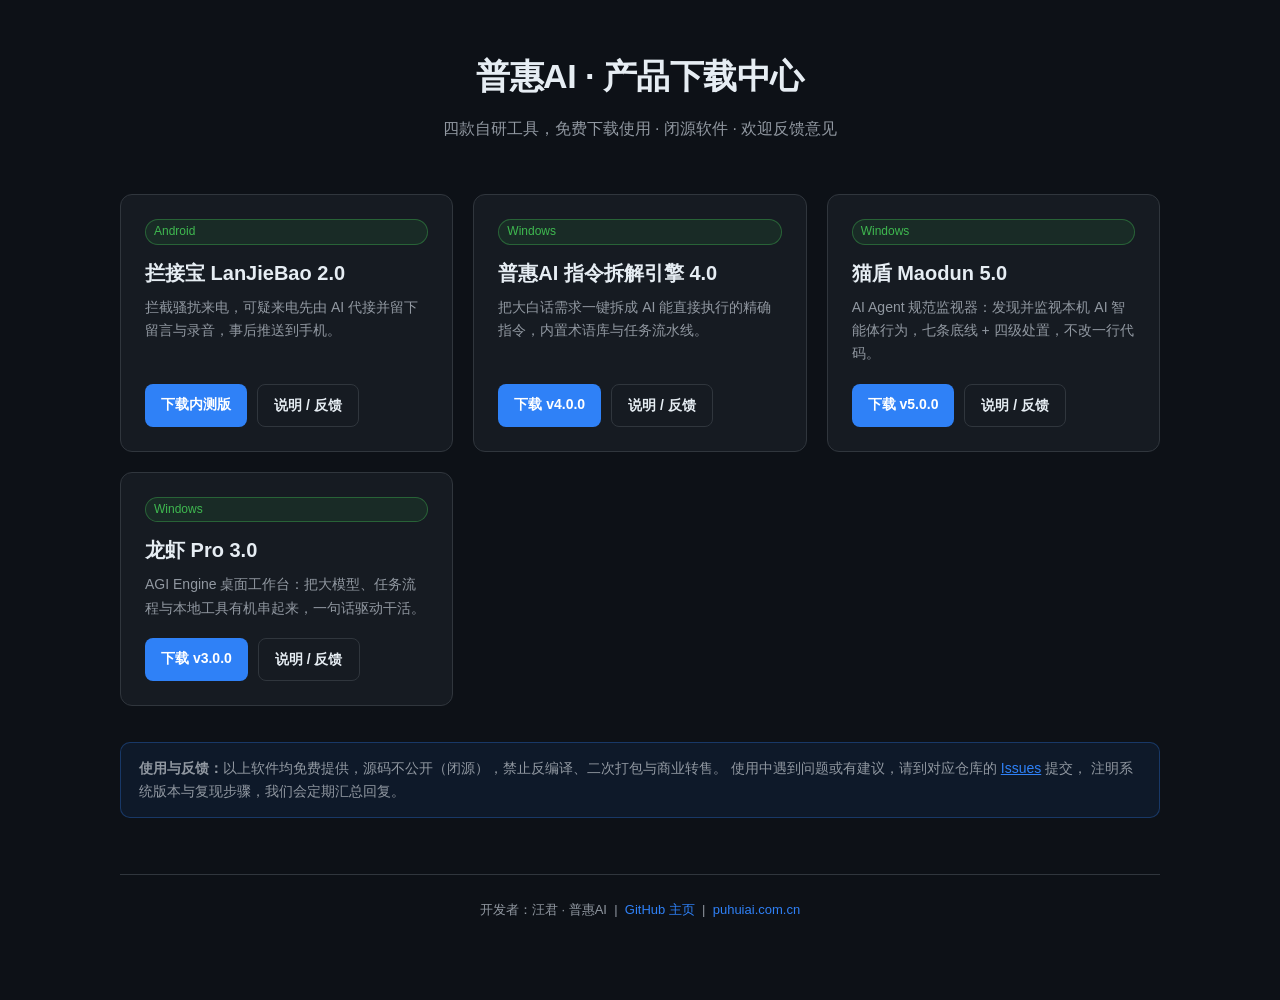
==== index.html @ 56181639 "docs: index.html" ====
<!DOCTYPE html>
<html lang="zh-CN">
<head>
<meta charset="UTF-8">
<meta name="viewport" content="width=device-width, initial-scale=1.0">
<title>普惠AI · 产品下载中心</title>
<style>
  :root{
    --bg:#0d1117; --card:#161b22; --border:#30363d; --text:#e6edf3;
    --muted:#9198a1; --accent:#2f81f7; --accent2:#3fb950;
  }
  *{box-sizing:border-box;margin:0;padding:0}
  body{background:var(--bg);color:var(--text);font-family:-apple-system,"Segoe UI","PingFang SC","Microsoft YaHei",sans-serif;line-height:1.65}
  .wrap{max-width:1080px;margin:0 auto;padding:48px 20px 80px}
  header{text-align:center;margin-bottom:52px}
  h1{font-size:34px;letter-spacing:-.5px;margin-bottom:12px}
  .lead{color:var(--muted);font-size:16px}
  .grid{display:grid;grid-template-columns:repeat(auto-fit,minmax(300px,1fr));gap:20px}
  .card{background:var(--card);border:1px solid var(--border);border-radius:12px;padding:24px;display:flex;flex-direction:column;transition:.2s}
  .card:hover{border-color:var(--accent);transform:translateY(-2px)}
  .card h2{font-size:20px;margin-bottom:6px}
  .tag{display:inline-block;font-size:12px;color:var(--accent2);border:1px solid rgba(63,185,80,.4);background:rgba(63,185,80,.1);padding:2px 8px;border-radius:20px;margin-bottom:12px}
  .desc{color:var(--muted);font-size:14px;flex:1;margin-bottom:18px}
  .actions{display:flex;gap:10px;flex-wrap:wrap}
  .btn{display:inline-block;padding:9px 16px;border-radius:8px;text-decoration:none;font-size:14px;font-weight:600;transition:.15s}
  .btn-primary{background:var(--accent);color:#fff}
  .btn-primary:hover{background:#1f6feb}
  .btn-ghost{border:1px solid var(--border);color:var(--text)}
  .btn-ghost:hover{border-color:var(--muted)}
  footer{margin-top:56px;text-align:center;color:var(--muted);font-size:13px;border-top:1px solid var(--border);padding-top:24px}
  footer a{color:var(--accent);text-decoration:none}
  .note{background:rgba(47,129,247,.08);border:1px solid rgba(47,129,247,.3);border-radius:10px;padding:14px 18px;font-size:14px;color:var(--muted);margin-top:36px}
</style>
</head>
<body>
<div class="wrap">
  <header>
    <h1>普惠AI · 产品下载中心</h1>
    <p class="lead">四款自研工具，免费下载使用 · 闭源软件 · 欢迎反馈意见</p>
  </header>

  <div class="grid">
    <div class="card">
      <span class="tag">Android</span>
      <h2>拦接宝 LanJieBao 2.0</h2>
      <p class="desc">拦截骚扰来电，可疑来电先由 AI 代接并留下留言与录音，事后推送到手机。</p>
      <div class="actions">
        <a class="btn btn-primary" href="https://github.com/puhuiai/lanjiebao/releases/download/v2.0.0/LanJieBao-2.0.0-beta.apk">下载内测版</a>
        <a class="btn btn-ghost" href="https://github.com/puhuiai/lanjiebao">说明 / 反馈</a>
      </div>
    </div>

    <div class="card">
      <span class="tag">Windows</span>
      <h2>普惠AI 指令拆解引擎 4.0</h2>
      <p class="desc">把大白话需求一键拆成 AI 能直接执行的精确指令，内置术语库与任务流水线。</p>
      <div class="actions">
        <a class="btn btn-primary" href="https://github.com/puhuiai/puhuiai-fanrenge/releases/download/v4.0.0/Fanrenge_v4.0.0.exe">下载 v4.0.0</a>
        <a class="btn btn-ghost" href="https://github.com/puhuiai/puhuiai-fanrenge">说明 / 反馈</a>
      </div>
    </div>

    <div class="card">
      <span class="tag">Windows</span>
      <h2>猫盾 Maodun 5.0</h2>
      <p class="desc">AI Agent 规范监视器：发现并监视本机 AI 智能体行为，七条底线 + 四级处置，不改一行代码。</p>
      <div class="actions">
        <a class="btn btn-primary" href="https://github.com/puhuiai/maodun/releases/download/v5.0.0/Maodun5.0_Setup.exe">下载 v5.0.0</a>
        <a class="btn btn-ghost" href="https://github.com/puhuiai/maodun">说明 / 反馈</a>
      </div>
    </div>

    <div class="card">
      <span class="tag">Windows</span>
      <h2>龙虾 Pro 3.0</h2>
      <p class="desc">AGI Engine 桌面工作台：把大模型、任务流程与本地工具有机串起来，一句话驱动干活。</p>
      <div class="actions">
        <a class="btn btn-primary" href="https://github.com/puhuiai/lobsterpro3/releases/download/v3.0.0/LobsterPro3.0_Setup.exe">下载 v3.0.0</a>
        <a class="btn btn-ghost" href="https://github.com/puhuiai/lobsterpro3">说明 / 反馈</a>
      </div>
    </div>
  </div>

  <div class="note">
    <strong>使用与反馈：</strong>以上软件均免费提供，源码不公开（闭源），禁止反编译、二次打包与商业转售。
    使用中遇到问题或有建议，请到对应仓库的 <a href="https://github.com/puhuiai" style="color:var(--accent)">Issues</a> 提交，
    注明系统版本与复现步骤，我们会定期汇总回复。
  </div>

  <footer>
    开发者：汪君 · 普惠AI &nbsp;|&nbsp;
    <a href="https://github.com/puhuiai">GitHub 主页</a> &nbsp;|&nbsp;
    <a href="https://puhuiai.com.cn">puhuiai.com.cn</a>
  </footer>
</div>
</body>
</html>
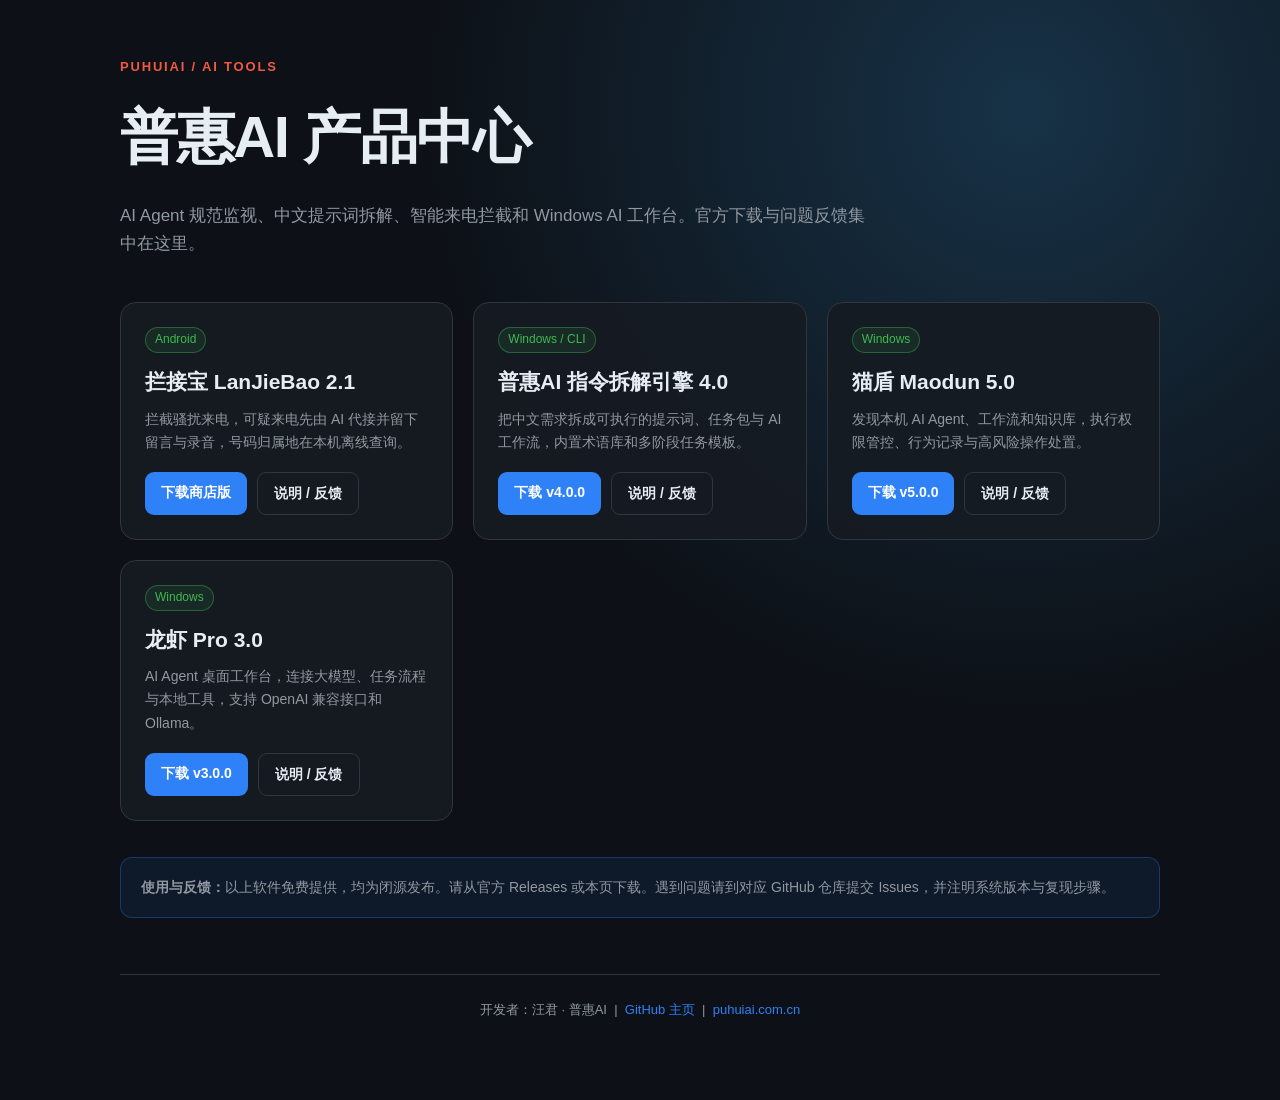
==== commit 6fae6e06: "Improve product SEO and download entry points" ====
--- a/index.html
+++ b/index.html
@@ -1,97 +1,61 @@
 <!DOCTYPE html>
 <html lang="zh-CN">
 <head>
-<meta charset="UTF-8">
-<meta name="viewport" content="width=device-width, initial-scale=1.0">
-<title>普惠AI · 产品下载中心</title>
-<style>
-  :root{
-    --bg:#0d1117; --card:#161b22; --border:#30363d; --text:#e6edf3;
-    --muted:#9198a1; --accent:#2f81f7; --accent2:#3fb950;
-  }
-  *{box-sizing:border-box;margin:0;padding:0}
-  body{background:var(--bg);color:var(--text);font-family:-apple-system,"Segoe UI","PingFang SC","Microsoft YaHei",sans-serif;line-height:1.65}
-  .wrap{max-width:1080px;margin:0 auto;padding:48px 20px 80px}
-  header{text-align:center;margin-bottom:52px}
-  h1{font-size:34px;letter-spacing:-.5px;margin-bottom:12px}
-  .lead{color:var(--muted);font-size:16px}
-  .grid{display:grid;grid-template-columns:repeat(auto-fit,minmax(300px,1fr));gap:20px}
-  .card{background:var(--card);border:1px solid var(--border);border-radius:12px;padding:24px;display:flex;flex-direction:column;transition:.2s}
-  .card:hover{border-color:var(--accent);transform:translateY(-2px)}
-  .card h2{font-size:20px;margin-bottom:6px}
-  .tag{display:inline-block;font-size:12px;color:var(--accent2);border:1px solid rgba(63,185,80,.4);background:rgba(63,185,80,.1);padding:2px 8px;border-radius:20px;margin-bottom:12px}
-  .desc{color:var(--muted);font-size:14px;flex:1;margin-bottom:18px}
-  .actions{display:flex;gap:10px;flex-wrap:wrap}
-  .btn{display:inline-block;padding:9px 16px;border-radius:8px;text-decoration:none;font-size:14px;font-weight:600;transition:.15s}
-  .btn-primary{background:var(--accent);color:#fff}
-  .btn-primary:hover{background:#1f6feb}
-  .btn-ghost{border:1px solid var(--border);color:var(--text)}
-  .btn-ghost:hover{border-color:var(--muted)}
-  footer{margin-top:56px;text-align:center;color:var(--muted);font-size:13px;border-top:1px solid var(--border);padding-top:24px}
-  footer a{color:var(--accent);text-decoration:none}
-  .note{background:rgba(47,129,247,.08);border:1px solid rgba(47,129,247,.3);border-radius:10px;padding:14px 18px;font-size:14px;color:var(--muted);margin-top:36px}
-</style>
+  <meta charset="UTF-8">
+  <meta name="viewport" content="width=device-width, initial-scale=1.0">
+  <title>普惠AI 产品中心 - AI Agent、提示词引擎与效率工具下载</title>
+  <meta name="description" content="普惠AI 产品中心提供猫盾 AI Agent 规范监视器、普惠AI 指令拆解引擎、拦接宝来电拦截助手和龙虾 Pro Windows AI 工作台的官方下载与反馈入口。">
+  <meta name="theme-color" content="#0d1117">
+  <meta property="og:type" content="website">
+  <meta property="og:title" content="普惠AI 产品中心">
+  <meta property="og:description" content="AI Agent、提示词引擎、来电拦截和 Windows 桌面工具的官方下载中心。">
+  <meta property="og:image" content="assets/social-preview.png">
+  <meta property="og:url" content="https://puhuiai.github.io/website/">
+  <link rel="canonical" href="https://puhuiai.github.io/website/">
+  <style>
+    :root{--bg:#0d1117;--card:#161b22;--border:#30363d;--text:#e6edf3;--muted:#9198a1;--accent:#2f81f7;--green:#3fb950;--coral:#f05a43}
+    *{box-sizing:border-box}body{margin:0;background:radial-gradient(circle at 80% 10%,#173247 0,var(--bg) 42%);color:var(--text);font-family:-apple-system,"Segoe UI","PingFang SC","Microsoft YaHei",sans-serif;line-height:1.65}
+    .wrap{max-width:1080px;margin:auto;padding:56px 20px 80px}header{margin-bottom:44px}h1{font-size:clamp(34px,6vw,58px);letter-spacing:-1.4px;margin:0 0 12px}.lead{color:var(--muted);font-size:17px;max-width:760px}.kicker{color:var(--coral);font-size:13px;font-weight:700;letter-spacing:.14em;margin-bottom:12px}
+    .grid{display:grid;grid-template-columns:repeat(auto-fit,minmax(300px,1fr));gap:20px}.card{scroll-margin-top:24px;background:rgba(22,27,34,.94);border:1px solid var(--border);border-radius:16px;padding:24px;display:flex;flex-direction:column;transition:.18s}.card:hover{border-color:var(--accent);transform:translateY(-3px)}.card h2{font-size:21px;margin:0 0 8px}.tag{display:inline-block;align-self:flex-start;font-size:12px;color:var(--green);border:1px solid rgba(63,185,80,.4);background:rgba(63,185,80,.1);padding:2px 9px;border-radius:999px;margin-bottom:12px}.desc{color:var(--muted);font-size:14px;flex:1;margin:0 0 18px}.actions{display:flex;gap:10px;flex-wrap:wrap}.btn{display:inline-block;padding:9px 16px;border-radius:9px;text-decoration:none;font-size:14px;font-weight:650}.primary{background:var(--accent);color:#fff}.primary:hover{background:#1f6feb}.ghost{border:1px solid var(--border);color:var(--text)}.ghost:hover{border-color:var(--muted)}
+    .note{margin-top:36px;padding:18px 20px;border:1px solid rgba(47,129,247,.3);background:rgba(47,129,247,.08);border-radius:12px;color:var(--muted);font-size:14px}.note a,footer a{color:var(--accent);text-decoration:none}footer{margin-top:56px;padding-top:24px;border-top:1px solid var(--border);color:var(--muted);font-size:13px;text-align:center}
+  </style>
+  <script type="application/ld+json">
+  {"@context":"https://schema.org","@type":"ItemList","name":"普惠AI 产品中心","url":"https://puhuiai.github.io/website/","itemListElement":[{"@type":"SoftwareApplication","name":"拦接宝","applicationCategory":"UtilitiesApplication","operatingSystem":"Android"},{"@type":"SoftwareApplication","name":"猫盾","applicationCategory":"SecurityApplication","operatingSystem":"Windows"},{"@type":"SoftwareApplication","name":"普惠AI 指令拆解引擎","applicationCategory":"DeveloperApplication","operatingSystem":"Windows"},{"@type":"SoftwareApplication","name":"龙虾 Pro","applicationCategory":"DeveloperApplication","operatingSystem":"Windows"}]}
+  </script>
 </head>
 <body>
-<div class="wrap">
-  <header>
-    <h1>普惠AI · 产品下载中心</h1>
-    <p class="lead">四款自研工具，免费下载使用 · 闭源软件 · 欢迎反馈意见</p>
-  </header>
+  <main class="wrap">
+    <header>
+      <div class="kicker">PUHUIAI / AI TOOLS</div>
+      <h1>普惠AI 产品中心</h1>
+      <p class="lead">AI Agent 规范监视、中文提示词拆解、智能来电拦截和 Windows AI 工作台。官方下载与问题反馈集中在这里。</p>
+    </header>
 
-  <div class="grid">
-    <div class="card">
-      <span class="tag">Android</span>
-      <h2>拦接宝 LanJieBao 2.0</h2>
-      <p class="desc">拦截骚扰来电，可疑来电先由 AI 代接并留下留言与录音，事后推送到手机。</p>
-      <div class="actions">
-        <a class="btn btn-primary" href="https://github.com/puhuiai/lanjiebao/releases/download/v2.0.0/LanJieBao-2.0.0-beta.apk">下载内测版</a>
-        <a class="btn btn-ghost" href="https://github.com/puhuiai/lanjiebao">说明 / 反馈</a>
-      </div>
-    </div>
+    <section class="grid">
+      <article class="card" id="lanjiebao">
+        <span class="tag">Android</span><h2>拦接宝 LanJieBao 2.1</h2>
+        <p class="desc">拦截骚扰来电，可疑来电先由 AI 代接并留下留言与录音，号码归属地在本机离线查询。</p>
+        <div class="actions"><a class="btn primary" href="https://github.com/puhuiai/lanjiebao/releases/download/v2.1.0/LanJieBao-2.1.0-store.apk">下载商店版</a><a class="btn ghost" href="https://github.com/puhuiai/lanjiebao">说明 / 反馈</a></div>
+      </article>
+      <article class="card" id="fanrenge">
+        <span class="tag">Windows / CLI</span><h2>普惠AI 指令拆解引擎 4.0</h2>
+        <p class="desc">把中文需求拆成可执行的提示词、任务包与 AI 工作流，内置术语库和多阶段任务模板。</p>
+        <div class="actions"><a class="btn primary" href="https://github.com/puhuiai/puhuiai-fanrenge/releases/download/v4.0.0/Fanrenge_v4.0.0.exe">下载 v4.0.0</a><a class="btn ghost" href="https://github.com/puhuiai/puhuiai-fanrenge">说明 / 反馈</a></div>
+      </article>
+      <article class="card" id="maodun">
+        <span class="tag">Windows</span><h2>猫盾 Maodun 5.0</h2>
+        <p class="desc">发现本机 AI Agent、工作流和知识库，执行权限管控、行为记录与高风险操作处置。</p>
+        <div class="actions"><a class="btn primary" href="https://github.com/puhuiai/maodun/releases/download/v5.0.0/Maodun5.0_Setup.exe">下载 v5.0.0</a><a class="btn ghost" href="https://github.com/puhuiai/maodun">说明 / 反馈</a></div>
+      </article>
+      <article class="card" id="lobsterpro">
+        <span class="tag">Windows</span><h2>龙虾 Pro 3.0</h2>
+        <p class="desc">AI Agent 桌面工作台，连接大模型、任务流程与本地工具，支持 OpenAI 兼容接口和 Ollama。</p>
+        <div class="actions"><a class="btn primary" href="https://github.com/puhuiai/lobsterpro3/releases/download/v3.0.0/LobsterPro3.0_Setup.exe">下载 v3.0.0</a><a class="btn ghost" href="https://github.com/puhuiai/lobsterpro3">说明 / 反馈</a></div>
+      </article>
+    </section>
 
-    <div class="card">
-      <span class="tag">Windows</span>
-      <h2>普惠AI 指令拆解引擎 4.0</h2>
-      <p class="desc">把大白话需求一键拆成 AI 能直接执行的精确指令，内置术语库与任务流水线。</p>
-      <div class="actions">
-        <a class="btn btn-primary" href="https://github.com/puhuiai/puhuiai-fanrenge/releases/download/v4.0.0/Fanrenge_v4.0.0.exe">下载 v4.0.0</a>
-        <a class="btn btn-ghost" href="https://github.com/puhuiai/puhuiai-fanrenge">说明 / 反馈</a>
-      </div>
-    </div>
-
-    <div class="card">
-      <span class="tag">Windows</span>
-      <h2>猫盾 Maodun 5.0</h2>
-      <p class="desc">AI Agent 规范监视器：发现并监视本机 AI 智能体行为，七条底线 + 四级处置，不改一行代码。</p>
-      <div class="actions">
-        <a class="btn btn-primary" href="https://github.com/puhuiai/maodun/releases/download/v5.0.0/Maodun5.0_Setup.exe">下载 v5.0.0</a>
-        <a class="btn btn-ghost" href="https://github.com/puhuiai/maodun">说明 / 反馈</a>
-      </div>
-    </div>
-
-    <div class="card">
-      <span class="tag">Windows</span>
-      <h2>龙虾 Pro 3.0</h2>
-      <p class="desc">AGI Engine 桌面工作台：把大模型、任务流程与本地工具有机串起来，一句话驱动干活。</p>
-      <div class="actions">
-        <a class="btn btn-primary" href="https://github.com/puhuiai/lobsterpro3/releases/download/v3.0.0/LobsterPro3.0_Setup.exe">下载 v3.0.0</a>
-        <a class="btn btn-ghost" href="https://github.com/puhuiai/lobsterpro3">说明 / 反馈</a>
-      </div>
-    </div>
-  </div>
-
-  <div class="note">
-    <strong>使用与反馈：</strong>以上软件均免费提供，源码不公开（闭源），禁止反编译、二次打包与商业转售。
-    使用中遇到问题或有建议，请到对应仓库的 <a href="https://github.com/puhuiai" style="color:var(--accent)">Issues</a> 提交，
-    注明系统版本与复现步骤，我们会定期汇总回复。
-  </div>
-
-  <footer>
-    开发者：汪君 · 普惠AI &nbsp;|&nbsp;
-    <a href="https://github.com/puhuiai">GitHub 主页</a> &nbsp;|&nbsp;
-    <a href="https://puhuiai.com.cn">puhuiai.com.cn</a>
-  </footer>
-</div>
+    <div class="note"><strong>使用与反馈：</strong>以上软件免费提供，均为闭源发布。请从官方 Releases 或本页下载。遇到问题请到对应 GitHub 仓库提交 Issues，并注明系统版本与复现步骤。</div>
+    <footer>开发者：汪君 · 普惠AI &nbsp;|&nbsp; <a href="https://github.com/puhuiai">GitHub 主页</a> &nbsp;|&nbsp; <a href="https://puhuiai.com.cn">puhuiai.com.cn</a></footer>
+  </main>
 </body>
 </html>
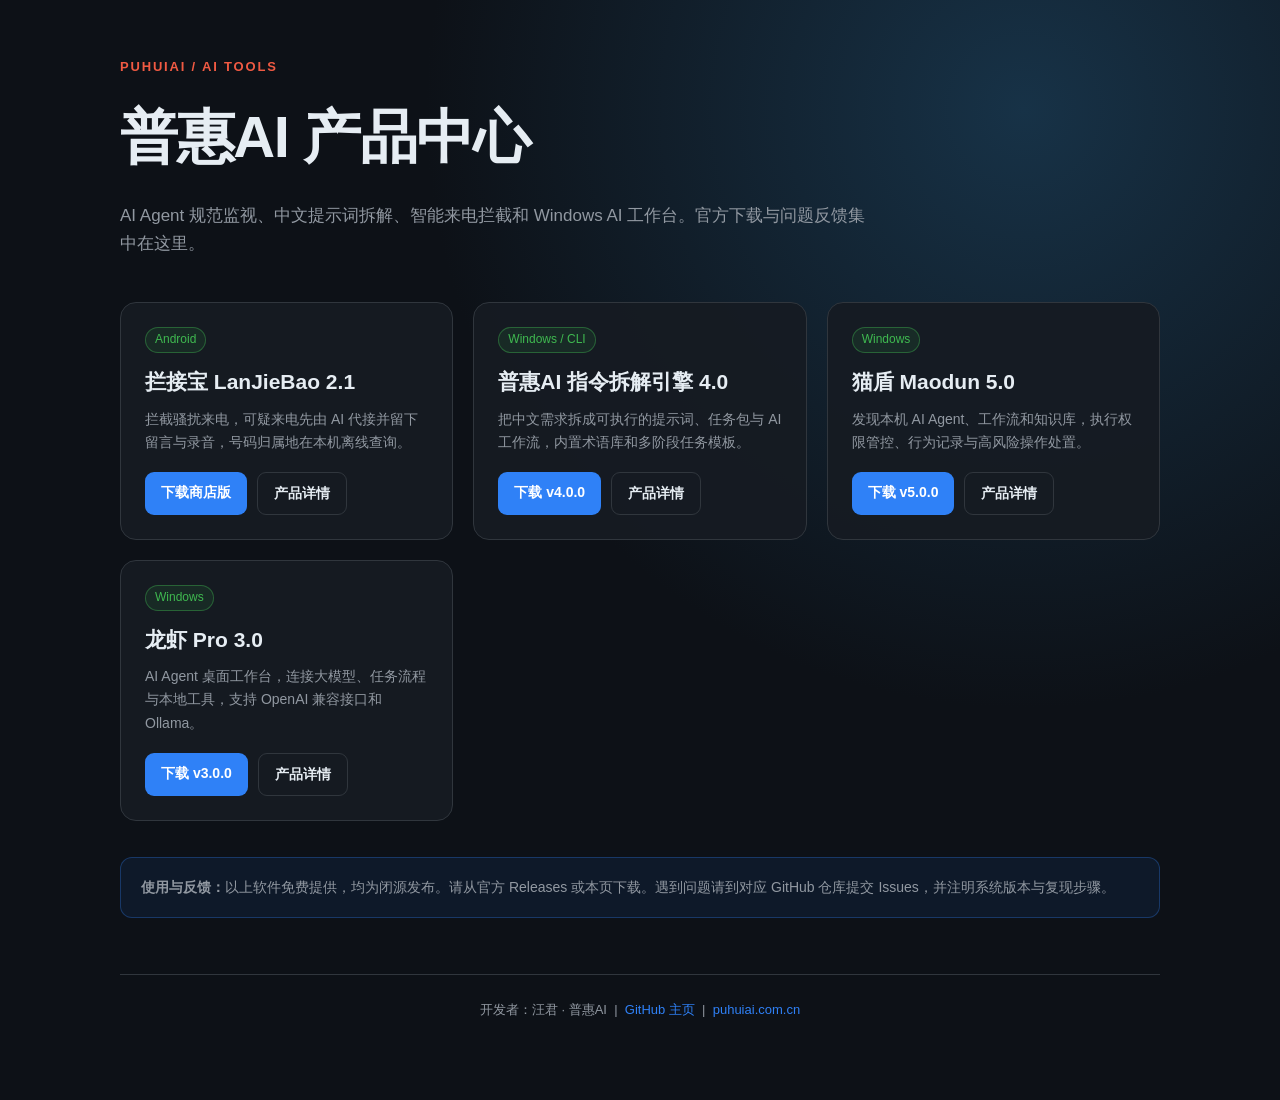
==== commit f52a7f50: "Link product landing pages" ====
--- a/index.html
+++ b/index.html
@@ -35,22 +35,22 @@
       <article class="card" id="lanjiebao">
         <span class="tag">Android</span><h2>拦接宝 LanJieBao 2.1</h2>
         <p class="desc">拦截骚扰来电，可疑来电先由 AI 代接并留下留言与录音，号码归属地在本机离线查询。</p>
-        <div class="actions"><a class="btn primary" href="https://github.com/puhuiai/lanjiebao/releases/download/v2.1.0/LanJieBao-2.1.0-store.apk">下载商店版</a><a class="btn ghost" href="https://github.com/puhuiai/lanjiebao">说明 / 反馈</a></div>
+        <div class="actions"><a class="btn primary" href="https://github.com/puhuiai/lanjiebao/releases/download/v2.1.0/LanJieBao-2.1.0-store.apk">下载商店版</a><a class="btn ghost" href="lanjiebao.html">产品详情</a></div>
       </article>
       <article class="card" id="fanrenge">
         <span class="tag">Windows / CLI</span><h2>普惠AI 指令拆解引擎 4.0</h2>
         <p class="desc">把中文需求拆成可执行的提示词、任务包与 AI 工作流，内置术语库和多阶段任务模板。</p>
-        <div class="actions"><a class="btn primary" href="https://github.com/puhuiai/puhuiai-fanrenge/releases/download/v4.0.0/Fanrenge_v4.0.0.exe">下载 v4.0.0</a><a class="btn ghost" href="https://github.com/puhuiai/puhuiai-fanrenge">说明 / 反馈</a></div>
+        <div class="actions"><a class="btn primary" href="https://github.com/puhuiai/puhuiai-fanrenge/releases/download/v4.0.0/Fanrenge_v4.0.0.exe">下载 v4.0.0</a><a class="btn ghost" href="fanrenge.html">产品详情</a></div>
       </article>
       <article class="card" id="maodun">
         <span class="tag">Windows</span><h2>猫盾 Maodun 5.0</h2>
         <p class="desc">发现本机 AI Agent、工作流和知识库，执行权限管控、行为记录与高风险操作处置。</p>
-        <div class="actions"><a class="btn primary" href="https://github.com/puhuiai/maodun/releases/download/v5.0.0/Maodun5.0_Setup.exe">下载 v5.0.0</a><a class="btn ghost" href="https://github.com/puhuiai/maodun">说明 / 反馈</a></div>
+        <div class="actions"><a class="btn primary" href="https://github.com/puhuiai/maodun/releases/download/v5.0.0/Maodun5.0_Setup.exe">下载 v5.0.0</a><a class="btn ghost" href="maodun.html">产品详情</a></div>
       </article>
       <article class="card" id="lobsterpro">
         <span class="tag">Windows</span><h2>龙虾 Pro 3.0</h2>
         <p class="desc">AI Agent 桌面工作台，连接大模型、任务流程与本地工具，支持 OpenAI 兼容接口和 Ollama。</p>
-        <div class="actions"><a class="btn primary" href="https://github.com/puhuiai/lobsterpro3/releases/download/v3.0.0/LobsterPro3.0_Setup.exe">下载 v3.0.0</a><a class="btn ghost" href="https://github.com/puhuiai/lobsterpro3">说明 / 反馈</a></div>
+        <div class="actions"><a class="btn primary" href="https://github.com/puhuiai/lobsterpro3/releases/download/v3.0.0/LobsterPro3.0_Setup.exe">下载 v3.0.0</a><a class="btn ghost" href="lobsterpro.html">产品详情</a></div>
       </article>
     </section>
 
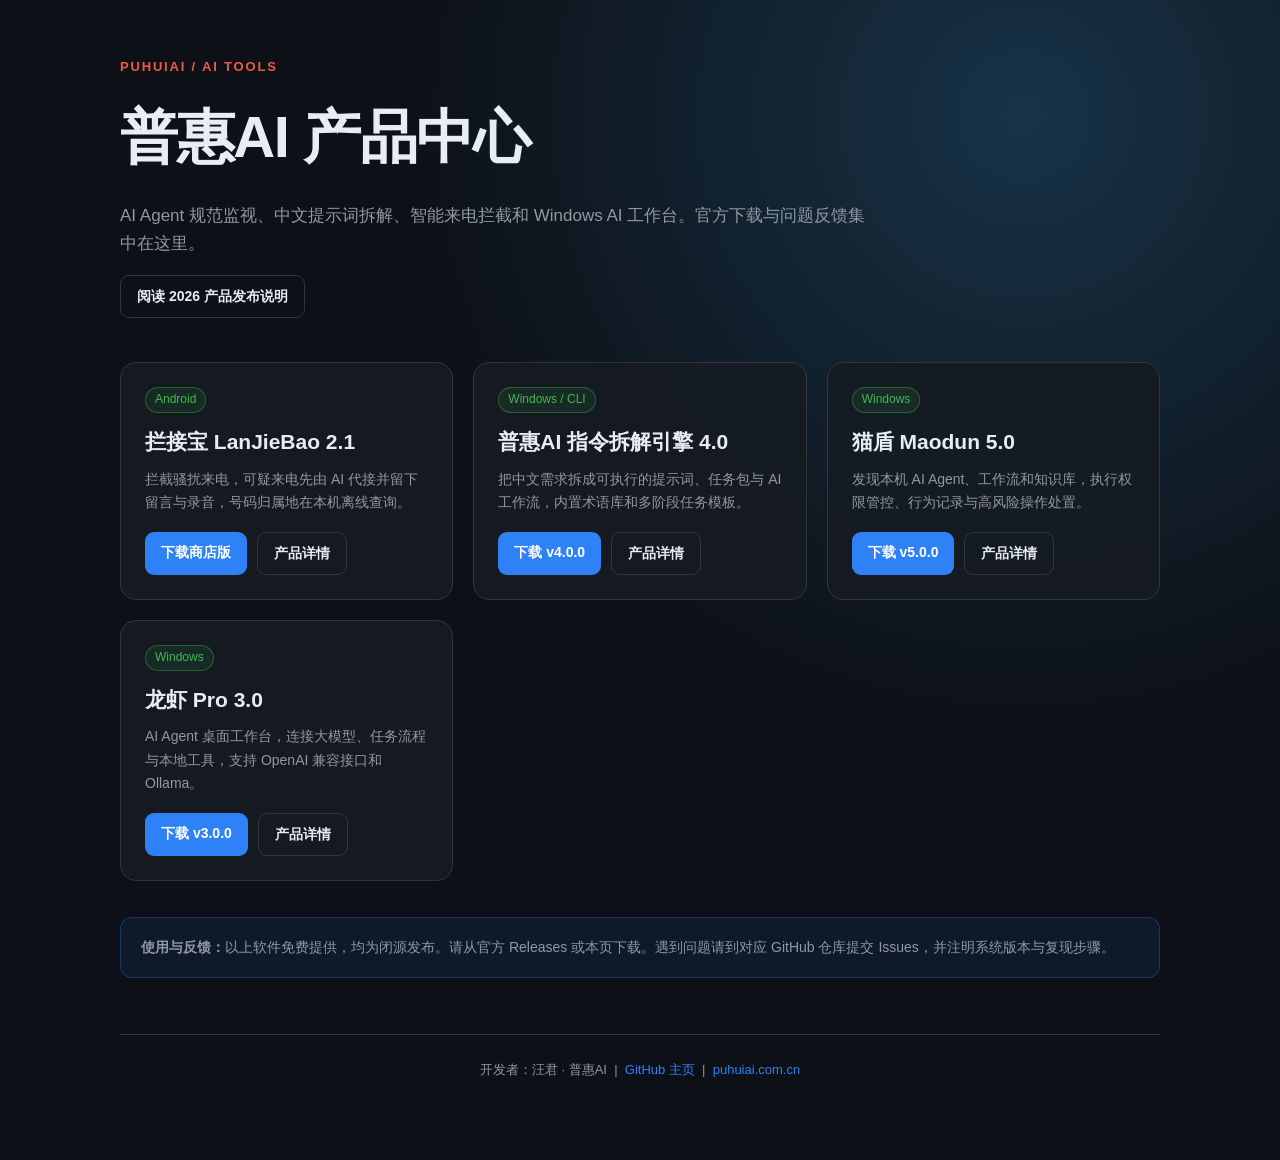
==== commit 522936c5: "Link launch article from product center" ====
--- a/index.html
+++ b/index.html
@@ -9,8 +9,9 @@
   <meta property="og:type" content="website">
   <meta property="og:title" content="普惠AI 产品中心">
   <meta property="og:description" content="AI Agent、提示词引擎、来电拦截和 Windows 桌面工具的官方下载中心。">
-  <meta property="og:image" content="assets/social-preview.png">
+  <meta property="og:image" content="https://puhuiai.github.io/website/assets/social-preview.png">
   <meta property="og:url" content="https://puhuiai.github.io/website/">
+  <meta name="twitter:card" content="summary_large_image">
   <link rel="canonical" href="https://puhuiai.github.io/website/">
   <style>
     :root{--bg:#0d1117;--card:#161b22;--border:#30363d;--text:#e6edf3;--muted:#9198a1;--accent:#2f81f7;--green:#3fb950;--coral:#f05a43}
@@ -29,6 +30,7 @@
       <div class="kicker">PUHUIAI / AI TOOLS</div>
       <h1>普惠AI 产品中心</h1>
       <p class="lead">AI Agent 规范监视、中文提示词拆解、智能来电拦截和 Windows AI 工作台。官方下载与问题反馈集中在这里。</p>
+      <div class="actions"><a class="btn ghost" href="launch-2026.html">阅读 2026 产品发布说明</a></div>
     </header>
 
     <section class="grid">
